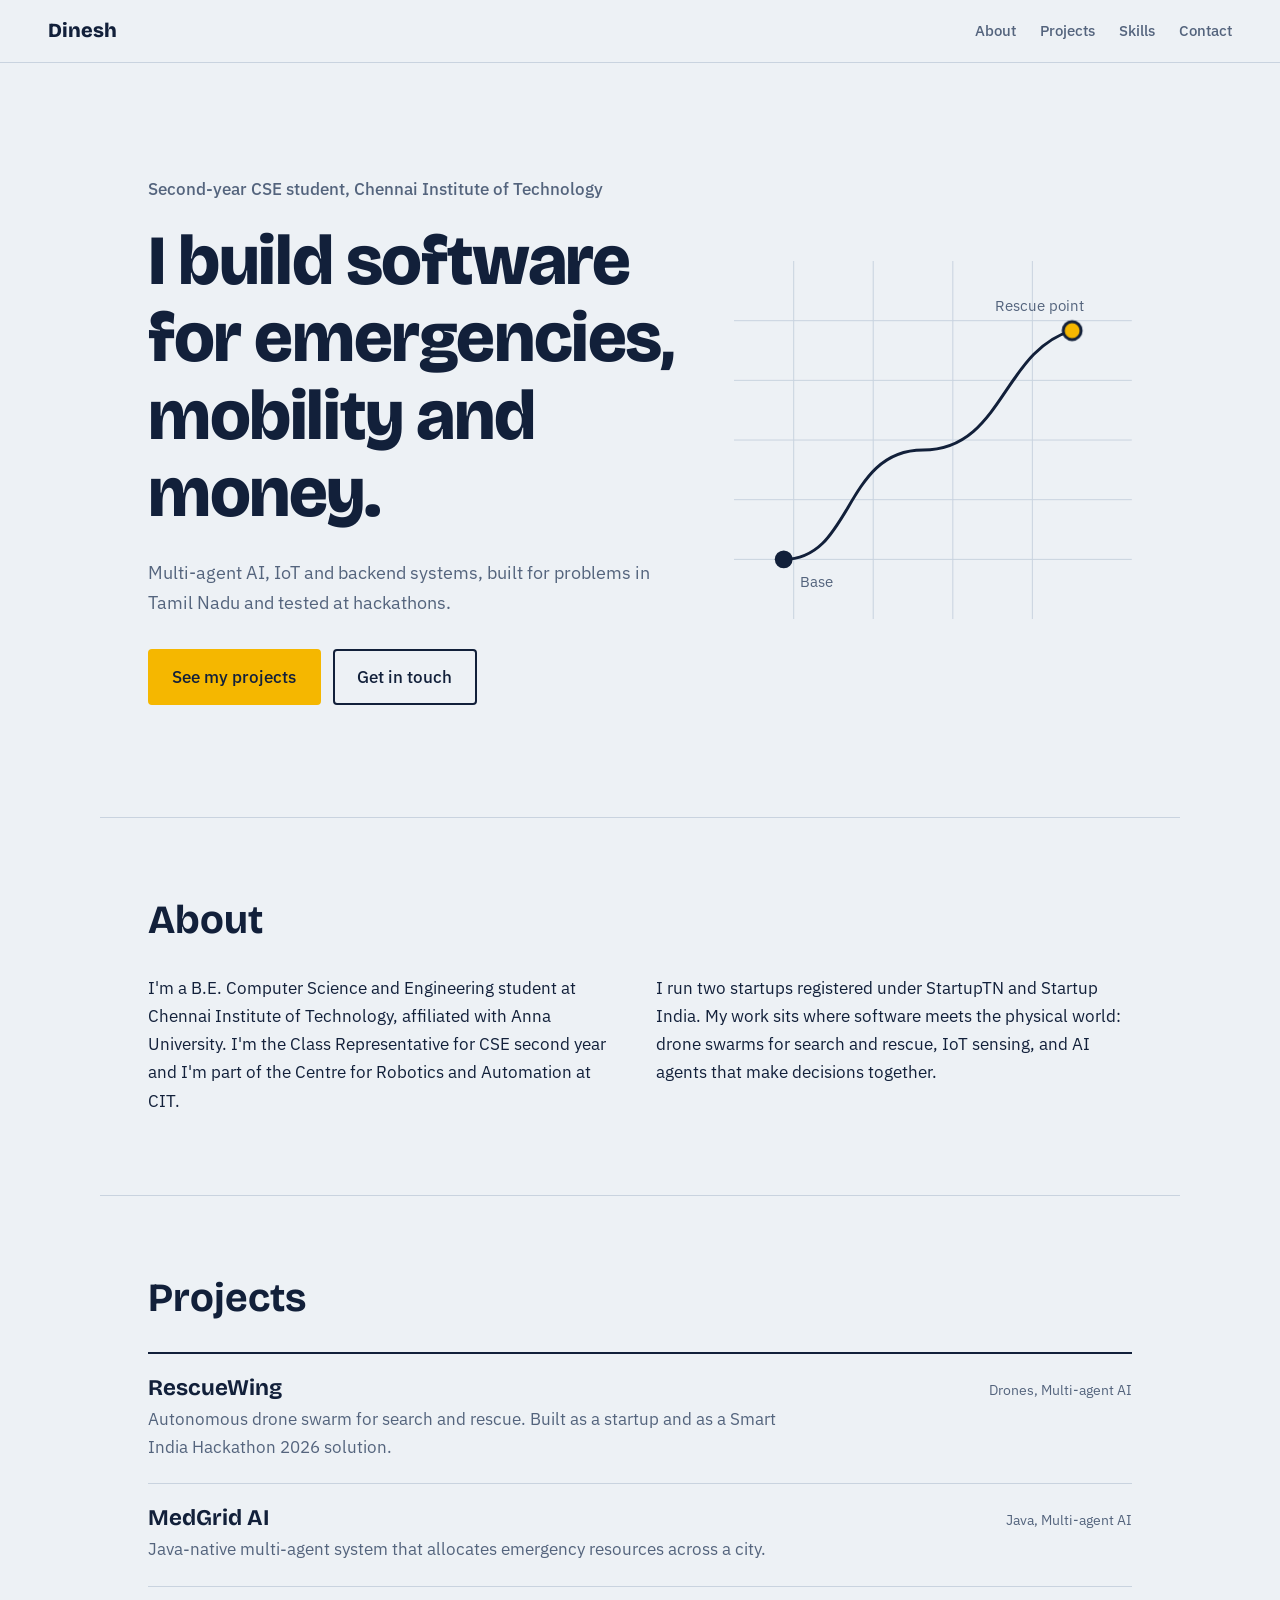
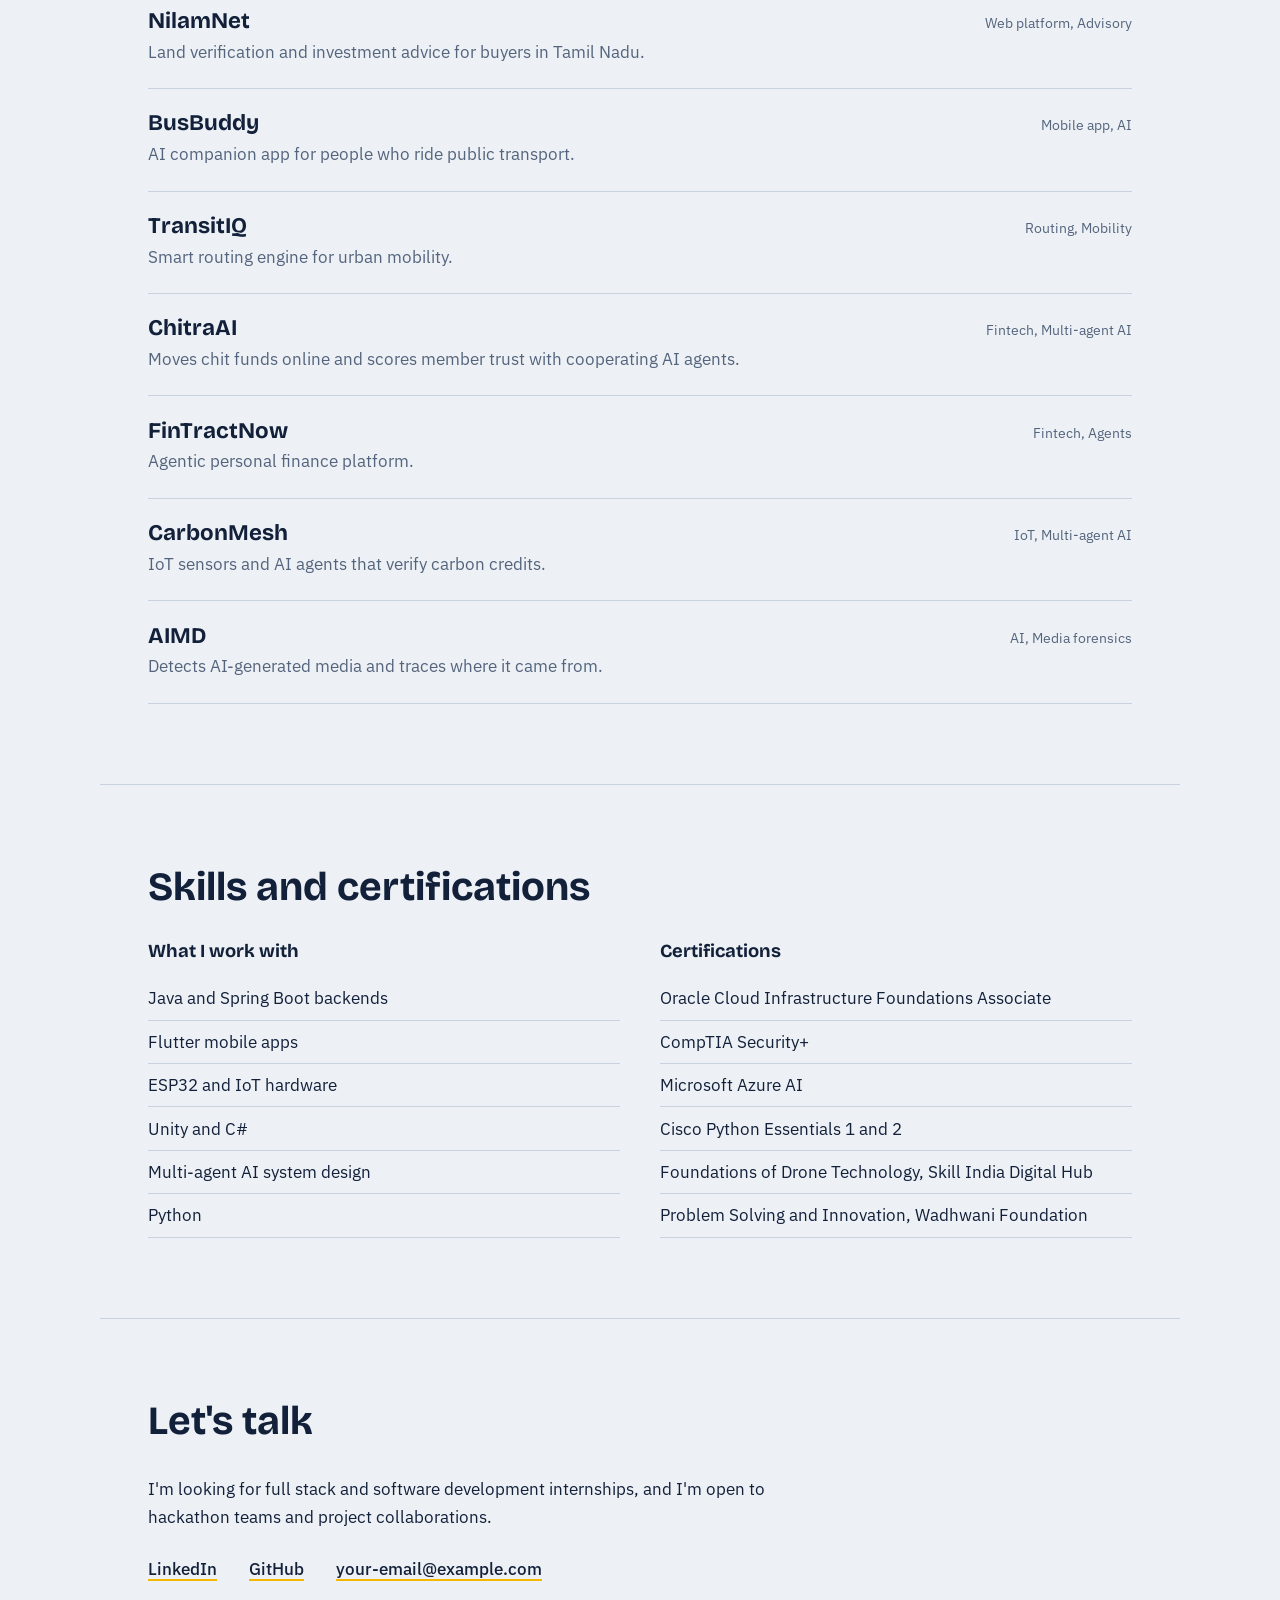
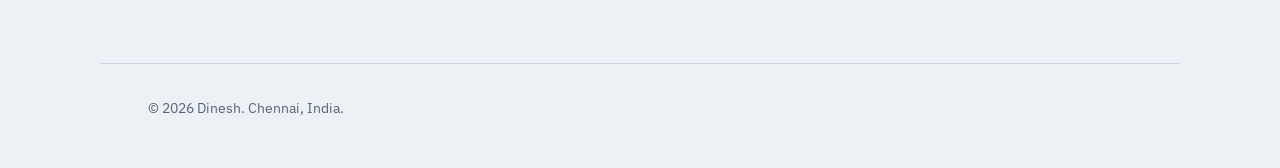
==== index.html @ f234c71c "msg" ====
<!DOCTYPE html>
<html lang="en">
<head>
  <meta charset="UTF-8">
  <meta name="viewport" content="width=device-width, initial-scale=1">
  <title>Dinesh | Computer Science Student & Builder</title>
  <meta name="description" content="Portfolio of Dinesh, a CSE student at CIT Chennai building software for emergency response, mobility and finance.">
  <link rel="preconnect" href="https://fonts.googleapis.com">
  <link rel="preconnect" href="https://fonts.gstatic.com" crossorigin>
  <link href="https://fonts.googleapis.com/css2?family=Bricolage+Grotesque:opsz,wght@12..96,500;12..96,700;12..96,800&family=IBM+Plex+Sans:wght@400;500&display=swap" rel="stylesheet">
  <link rel="stylesheet" href="style.css">
</head>
<body>
  <a class="skip" href="#projects">Skip to projects</a>
 
  <header class="site-header">
    <a class="brand" href="#top">Dinesh</a>
    <nav aria-label="Main">
      <a href="#about">About</a>
      <a href="#projects">Projects</a>
      <a href="#skills">Skills</a>
      <a href="#contact">Contact</a>
    </nav>
  </header>
 
  <main id="top">
    <!-- HERO -->
    <section class="hero">
      <div class="hero-text">
        <p class="hero-role">Second-year CSE student, Chennai Institute of Technology</p>
        <h1>I build software for emergencies, mobility and money.</h1>
        <p class="hero-sub">Multi-agent AI, IoT and backend systems, built for problems in Tamil Nadu and tested at hackathons.</p>
        <div class="hero-actions">
          <a class="btn btn-primary" href="#projects">See my projects</a>
          <a class="btn" href="#contact">Get in touch</a>
        </div>
      </div>
 
      <!-- The one animated moment: a rescue route drawing itself once on load -->
      <svg class="route" viewBox="0 0 400 360" role="img" aria-label="A drone route drawn between a base and a rescue point">
        <path class="route-grid" d="M0 60H400M0 120H400M0 180H400M0 240H400M0 300H400M60 0V360M140 0V360M220 0V360M300 0V360"/>
        <path class="route-line" d="M50 300 C 120 300, 110 190, 190 190 S 270 90, 340 70"/>
        <circle class="pt pt-start" cx="50" cy="300" r="9"/>
        <circle class="pt pt-end" cx="340" cy="70" r="9"/>
        <text x="66" y="328">Base</text>
        <text x="262" y="50">Rescue point</text>
      </svg>
    </section>
 
    <!-- ABOUT -->
    <section id="about" class="section">
      <h2>About</h2>
      <div class="about-grid">
        <p>I'm a B.E. Computer Science and Engineering student at Chennai Institute of Technology, affiliated with Anna University. I'm the Class Representative for CSE second year and I'm part of the Centre for Robotics and Automation at CIT.</p>
        <p>I run two startups registered under StartupTN and Startup India. My work sits where software meets the physical world: drone swarms for search and rescue, IoT sensing, and AI agents that make decisions together.</p>
      </div>
    </section>
 
    <!-- PROJECTS -->
    <section id="projects" class="section">
      <h2>Projects</h2>
      <ul class="projects">
        <li class="project">
          <div>
            <h3><a href="#" target="_blank" rel="noopener">RescueWing</a></h3>
            <p>Autonomous drone swarm for search and rescue. Built as a startup and as a Smart India Hackathon 2026 solution.</p>
          </div>
          <p class="tags">Drones, Multi-agent AI</p>
        </li>
        <li class="project">
          <div>
            <h3><a href="#" target="_blank" rel="noopener">MedGrid AI</a></h3>
            <p>Java-native multi-agent system that allocates emergency resources across a city.</p>
          </div>
          <p class="tags">Java, Multi-agent AI</p>
        </li>
        <li class="project">
          <div>
            <h3><a href="#" target="_blank" rel="noopener">NilamNet</a></h3>
            <p>Land verification and investment advice for buyers in Tamil Nadu.</p>
          </div>
          <p class="tags">Web platform, Advisory</p>
        </li>
        <li class="project">
          <div>
            <h3><a href="#" target="_blank" rel="noopener">BusBuddy</a></h3>
            <p>AI companion app for people who ride public transport.</p>
          </div>
          <p class="tags">Mobile app, AI</p>
        </li>
        <li class="project">
          <div>
            <h3><a href="#" target="_blank" rel="noopener">TransitIQ</a></h3>
            <p>Smart routing engine for urban mobility.</p>
          </div>
          <p class="tags">Routing, Mobility</p>
        </li>
        <li class="project">
          <div>
            <h3><a href="#" target="_blank" rel="noopener">ChitraAI</a></h3>
            <p>Moves chit funds online and scores member trust with cooperating AI agents.</p>
          </div>
          <p class="tags">Fintech, Multi-agent AI</p>
        </li>
        <li class="project">
          <div>
            <h3><a href="#" target="_blank" rel="noopener">FinTractNow</a></h3>
            <p>Agentic personal finance platform.</p>
          </div>
          <p class="tags">Fintech, Agents</p>
        </li>
        <li class="project">
          <div>
            <h3><a href="#" target="_blank" rel="noopener">CarbonMesh</a></h3>
            <p>IoT sensors and AI agents that verify carbon credits.</p>
          </div>
          <p class="tags">IoT, Multi-agent AI</p>
        </li>
        <li class="project">
          <div>
            <h3><a href="#" target="_blank" rel="noopener">AIMD</a></h3>
            <p>Detects AI-generated media and traces where it came from.</p>
          </div>
          <p class="tags">AI, Media forensics</p>
        </li>
      </ul>
    </section>
 
    <!-- SKILLS -->
    <section id="skills" class="section">
      <h2>Skills and certifications</h2>
      <div class="skills-grid">
        <div>
          <h3>What I work with</h3>
          <ul class="plain">
            <li>Java and Spring Boot backends</li>
            <li>Flutter mobile apps</li>
            <li>ESP32 and IoT hardware</li>
            <li>Unity and C#</li>
            <li>Multi-agent AI system design</li>
            <li>Python</li>
          </ul>
        </div>
        <div>
          <h3>Certifications</h3>
          <ul class="plain">
            <li>Oracle Cloud Infrastructure Foundations Associate</li>
            <li>CompTIA Security+</li>
            <li>Microsoft Azure AI</li>
            <li>Cisco Python Essentials 1 and 2</li>
            <li>Foundations of Drone Technology, Skill India Digital Hub</li>
            <li>Problem Solving and Innovation, Wadhwani Foundation</li>
          </ul>
        </div>
      </div>
    </section>
 
    <!-- CONTACT -->
    <section id="contact" class="section contact">
      <h2>Let's talk</h2>
      <p>I'm looking for full stack and software development internships, and I'm open to hackathon teams and project collaborations.</p>
      <ul class="links">
        <li><a href="https://linkedin.com/in/dinesh-kumar-a8100037b" target="_blank" rel="noopener">LinkedIn</a></li>
        <li><a href="https://github.com/your-username" target="_blank" rel="noopener">GitHub</a></li>
        <li><a href="mailto:your-email@example.com">your-email@example.com</a></li>
      </ul>
    </section>
  </main>
 
  <footer class="site-footer">
    <p>&copy; <span id="year">2026</span> Dinesh. Chennai, India.</p>
  </footer>
 
  <script src="script.js"></script>
</body>
</html>
---- style.css ----
/* ---------- Tokens ---------- */
:root {
  --paper: #edf1f5;
  --ink: #12203a;
  --steel: #54647d;
  --line: #c9d3df;
  --signal: #f5b700;      /* safety yellow: the one accent */
  --signal-ink: #12203a;

  --font-display: "Bricolage Grotesque", system-ui, sans-serif;
  --font-body: "IBM Plex Sans", system-ui, sans-serif;

  --max: 1080px;
  --gutter: clamp(1.25rem, 5vw, 3rem);
}

@media (prefers-color-scheme: dark) {
  :root {
    --paper: #0f1626;
    --ink: #e9eef5;
    --steel: #9aa8bd;
    --line: #26324a;
    --signal-ink: #12203a;
  }
}

/* ---------- Base ---------- */
*, *::before, *::after { box-sizing: border-box; }
html { scroll-behavior: smooth; scroll-padding-top: 4.5rem; }
body {
  margin: 0;
  background: var(--paper);
  color: var(--ink);
  font-family: var(--font-body);
  font-size: 1.0625rem;
  line-height: 1.65;
}
h1, h2, h3 { font-family: var(--font-display); line-height: 1.1; margin: 0; }
p { margin: 0; max-width: 65ch; }
a { color: inherit; }
ul { margin: 0; padding: 0; list-style: none; }

:focus-visible { outline: 3px solid var(--signal); outline-offset: 3px; }

.skip {
  position: absolute; left: -999px; top: 0;
  background: var(--signal); color: var(--signal-ink);
  padding: .5rem 1rem; z-index: 10;
}
.skip:focus { left: 0; }

/* ---------- Header ---------- */
.site-header {
  position: sticky; top: 0; z-index: 5;
  display: flex; justify-content: space-between; align-items: center;
  padding: .9rem var(--gutter);
  background: color-mix(in srgb, var(--paper) 88%, transparent);
  backdrop-filter: blur(8px);
  border-bottom: 1px solid var(--line);
}
.brand {
  font-family: var(--font-display);
  font-weight: 800; font-size: 1.25rem;
  text-decoration: none;
}
.site-header nav { display: flex; gap: 1.5rem; }
.site-header nav a {
  text-decoration: none; font-weight: 500; font-size: .95rem;
  color: var(--steel);
}
.site-header nav a:hover { color: var(--ink); }

/* ---------- Hero ---------- */
.hero {
  max-width: var(--max); margin: 0 auto;
  padding: clamp(3rem, 9vw, 7rem) var(--gutter);
  display: grid; grid-template-columns: 1.15fr .85fr;
  gap: 3rem; align-items: center;
}
.hero-role { color: var(--steel); font-weight: 500; margin-bottom: 1.25rem; }
.hero h1 {
  font-size: clamp(2.4rem, 6vw, 4.4rem);
  font-weight: 800; letter-spacing: -0.02em;
}
.hero-sub { margin-top: 1.5rem; font-size: 1.15rem; color: var(--steel); }
.hero-actions { margin-top: 2rem; display: flex; flex-wrap: wrap; gap: .75rem; }

.btn {
  display: inline-block; padding: .75rem 1.4rem;
  border: 2px solid var(--ink); border-radius: 4px;
  font-weight: 500; text-decoration: none;
  transition: background .15s, color .15s;
}
.btn:hover { background: var(--ink); color: var(--paper); }
.btn-primary { background: var(--signal); border-color: var(--signal); color: var(--signal-ink); }
.btn-primary:hover { background: var(--ink); border-color: var(--ink); color: var(--paper); }

/* Route drawing: plays once on load */
.route { width: 100%; height: auto; }
.route-grid { stroke: var(--line); stroke-width: 1; fill: none; }
.route-line {
  fill: none; stroke: var(--ink); stroke-width: 3; stroke-linecap: round;
  stroke-dasharray: 6 9;
  stroke-dashoffset: 0;
}
.pt-start { fill: var(--ink); }
.pt-end { fill: var(--signal); stroke: var(--ink); stroke-width: 3; }
.route text { font-family: var(--font-body); font-size: 15px; fill: var(--steel); }

@media (prefers-reduced-motion: no-preference) {
  .route-line {
    stroke-dasharray: 700;
    stroke-dashoffset: 700;
    animation: draw 2.2s ease-out .3s forwards;
  }
  .pt-end { opacity: 0; animation: arrive .4s ease-out 2.3s forwards; }
  @keyframes draw { to { stroke-dashoffset: 0; } }
  @keyframes arrive { to { opacity: 1; } }
}

/* ---------- Sections ---------- */
.section {
  max-width: var(--max); margin: 0 auto;
  padding: clamp(3rem, 7vw, 5rem) var(--gutter);
  border-top: 1px solid var(--line);
}
.section > h2 {
  font-size: clamp(1.8rem, 4vw, 2.5rem);
  font-weight: 700; margin-bottom: 2rem;
}

.about-grid { display: grid; grid-template-columns: 1fr 1fr; gap: 2rem; }

/* Projects as a ruled list, not a card grid */
.projects { border-top: 2px solid var(--ink); }
.project {
  display: grid; grid-template-columns: 1fr auto;
  gap: 1.5rem; align-items: baseline;
  padding: 1.4rem 0;
  border-bottom: 1px solid var(--line);
}
.project h3 { font-size: 1.4rem; font-weight: 700; margin-bottom: .25rem; }
.project h3 a { text-decoration: none; background: linear-gradient(var(--signal), var(--signal)) 0 100% / 0 3px no-repeat; transition: background-size .2s; }
.project h3 a:hover { background-size: 100% 3px; }
.project p { color: var(--steel); }
.tags { font-size: .9rem; text-align: right; white-space: nowrap; }

/* Skills */
.skills-grid { display: grid; grid-template-columns: 1fr 1fr; gap: 2.5rem; }
.skills-grid h3 { font-size: 1.15rem; margin-bottom: 1rem; }
.plain li { padding: .45rem 0; border-bottom: 1px solid var(--line); }

/* Contact */
.contact p { margin-bottom: 1.5rem; }
.links { display: flex; flex-wrap: wrap; gap: 1rem 2rem; }
.links a { font-weight: 500; text-decoration-thickness: 2px; text-underline-offset: 4px; text-decoration-color: var(--signal); }
.links a:hover { text-decoration-color: var(--ink); }

/* Footer */
.site-footer {
  max-width: var(--max); margin: 0 auto;
  padding: 2rem var(--gutter) 3rem;
  color: var(--steel); font-size: .9rem;
  border-top: 1px solid var(--line);
}

/* ---------- Responsive ---------- */
@media (max-width: 800px) {
  .hero { grid-template-columns: 1fr; }
  .route { max-width: 420px; }
  .about-grid, .skills-grid { grid-template-columns: 1fr; }
  .project { grid-template-columns: 1fr; gap: .5rem; }
  .tags { text-align: left; white-space: normal; }
  .site-header nav { gap: 1rem; }
}
@media (max-width: 480px) {
  .site-header nav a:first-child { display: none; }
}
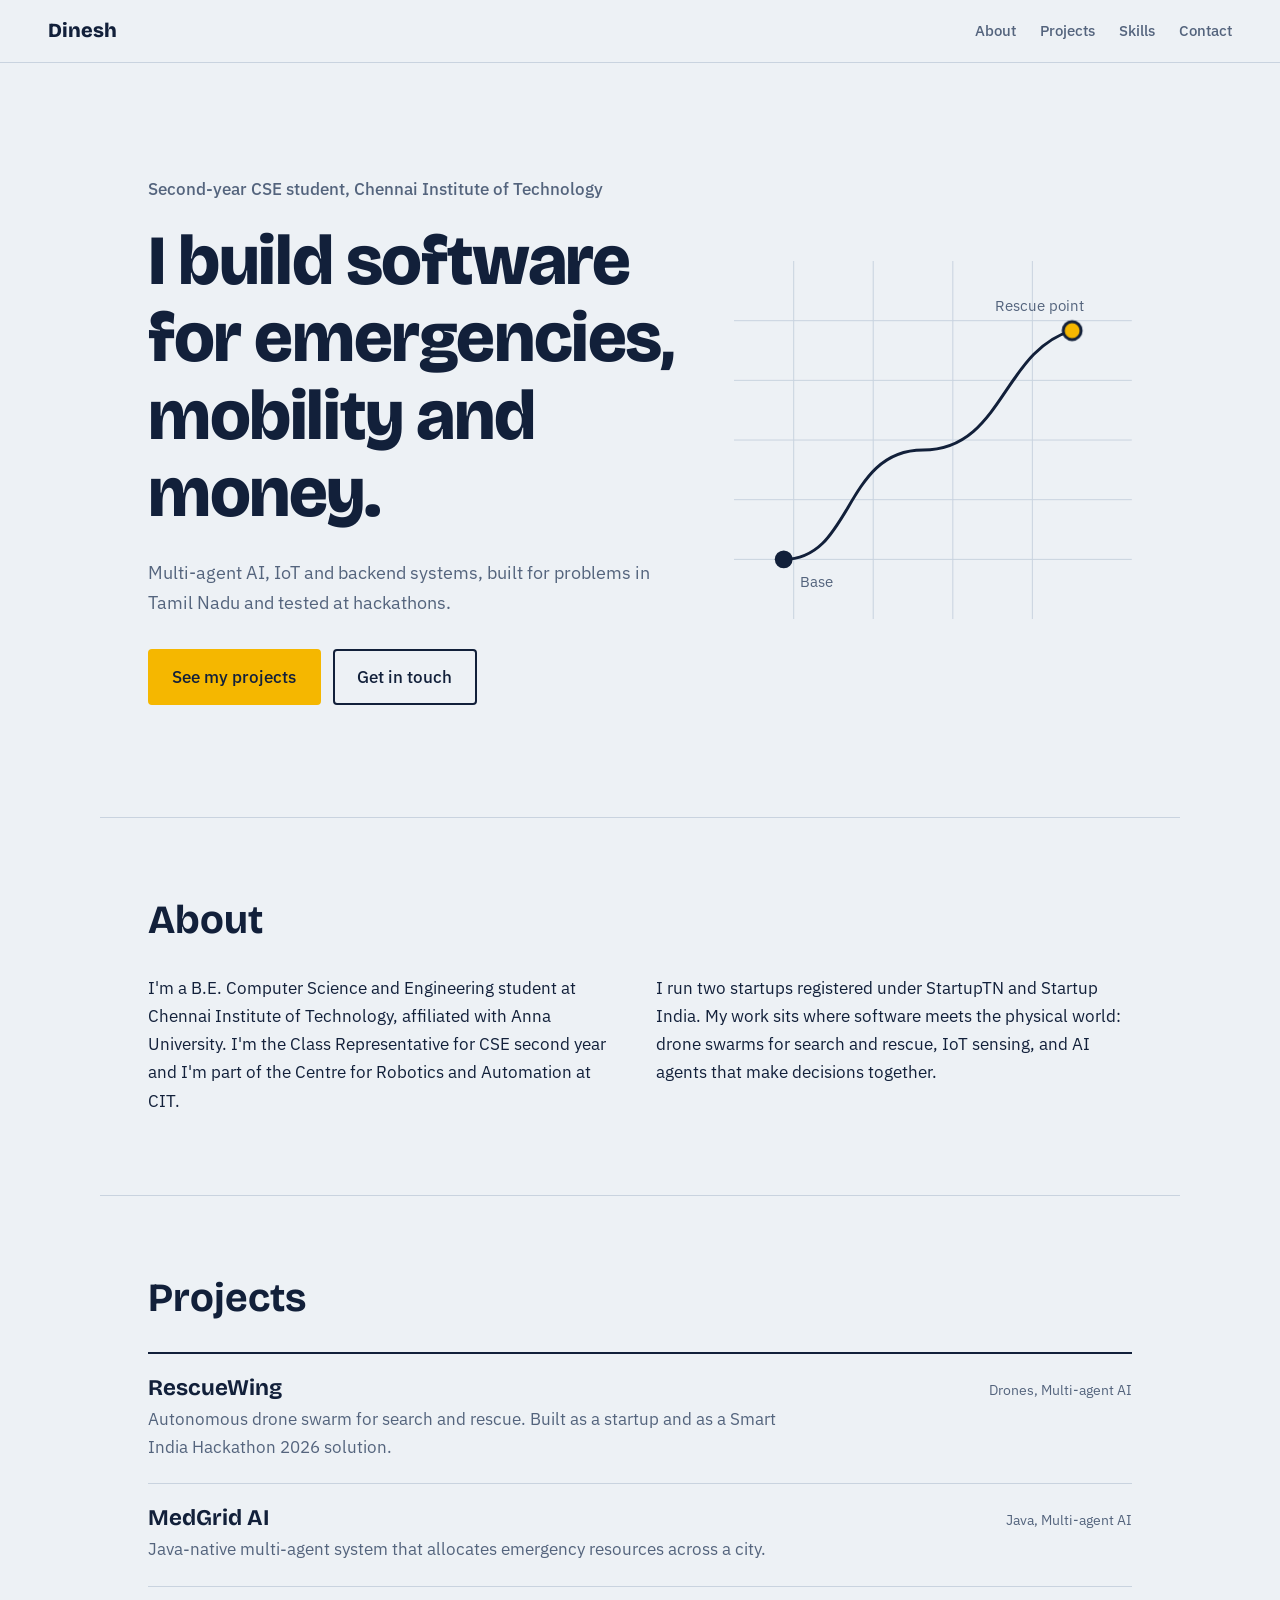
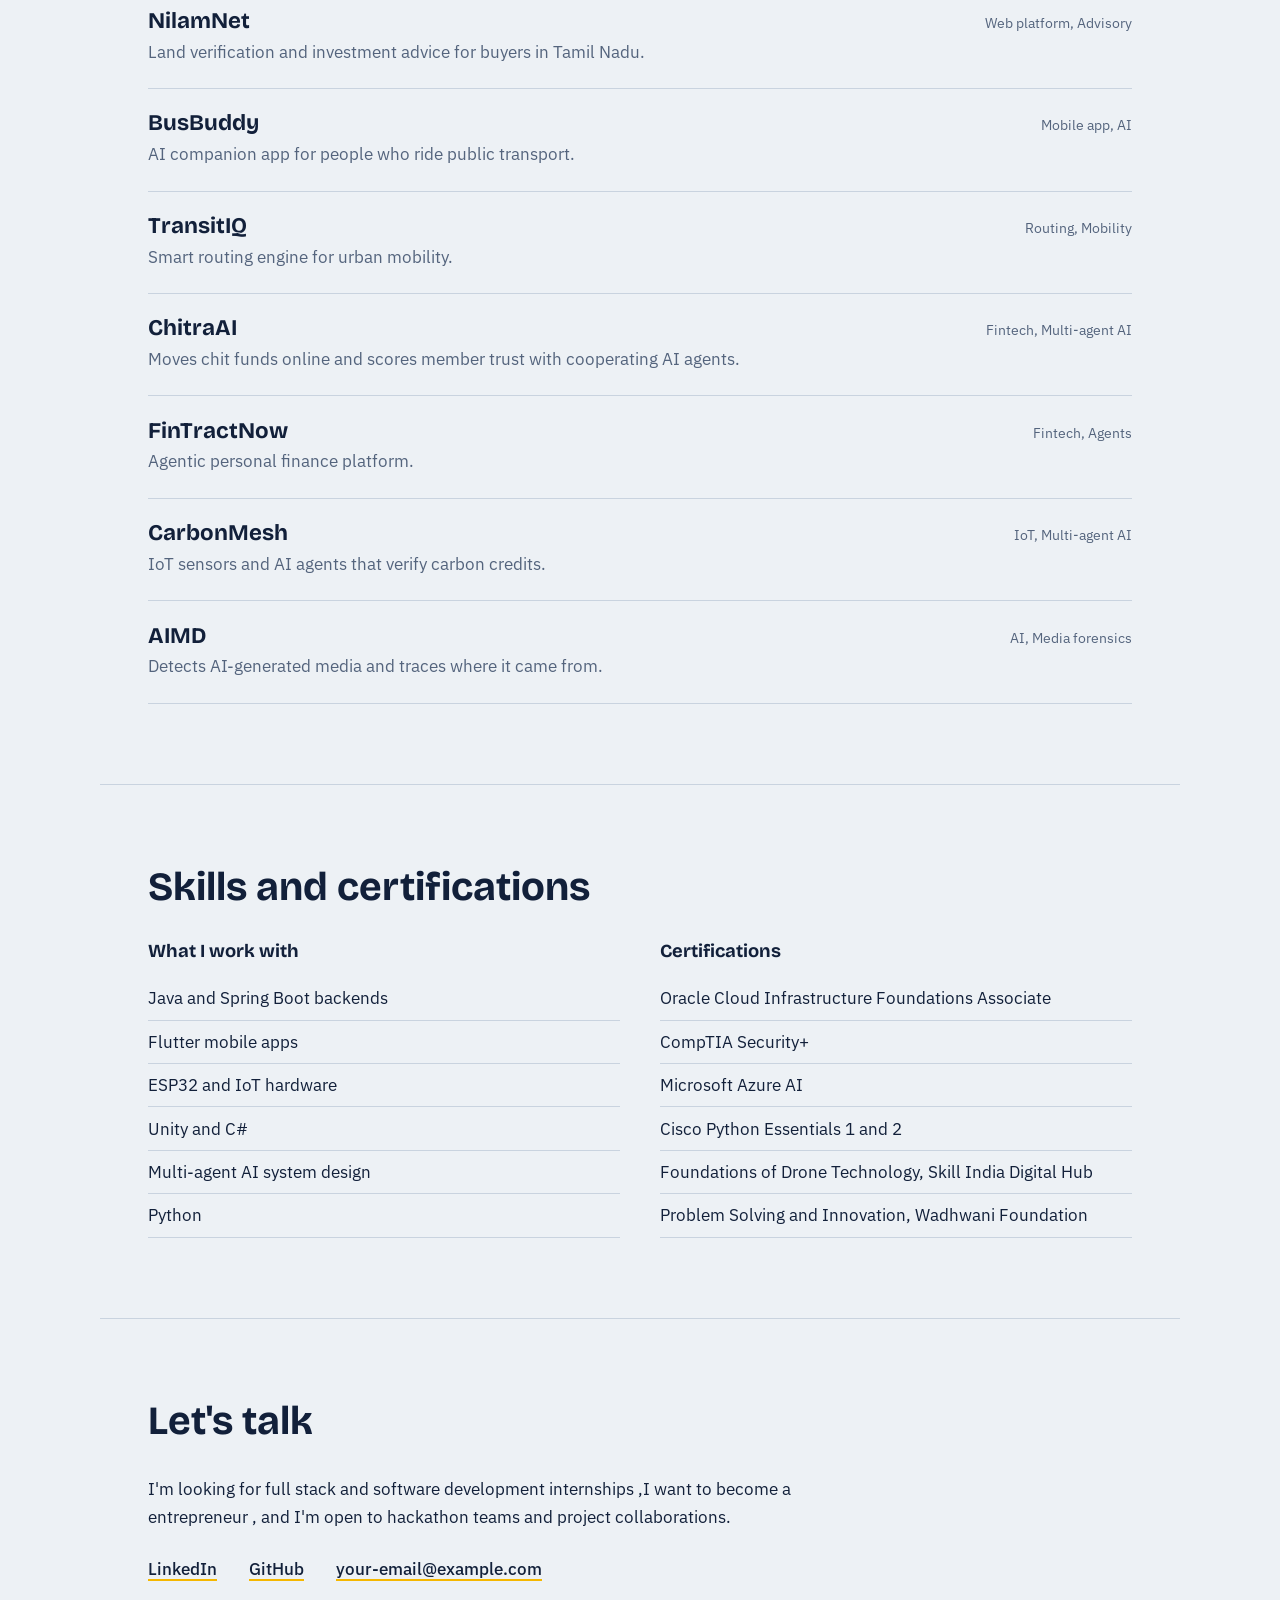
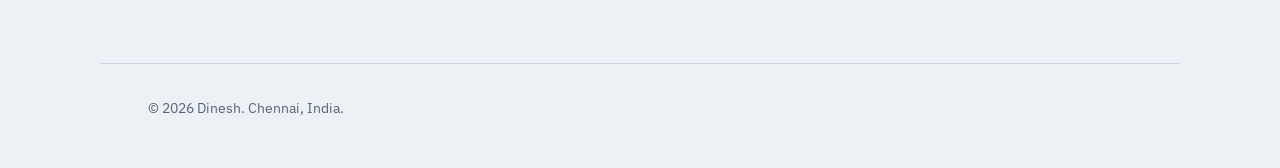
==== commit 017613fe: "Update index.html" ====
--- a/index.html
+++ b/index.html
@@ -158,7 +158,7 @@
     <!-- CONTACT -->
     <section id="contact" class="section contact">
       <h2>Let's talk</h2>
-      <p>I'm looking for full stack and software development internships, and I'm open to hackathon teams and project collaborations.</p>
+      <p>I'm looking for full stack and software development internships ,I want to become a entrepreneur , and I'm open to hackathon teams and project collaborations.</p>
       <ul class="links">
         <li><a href="https://linkedin.com/in/dinesh-kumar-a8100037b" target="_blank" rel="noopener">LinkedIn</a></li>
         <li><a href="https://github.com/your-username" target="_blank" rel="noopener">GitHub</a></li>
@@ -174,4 +174,4 @@
   <script src="script.js"></script>
 </body>
 </html>
- + 
